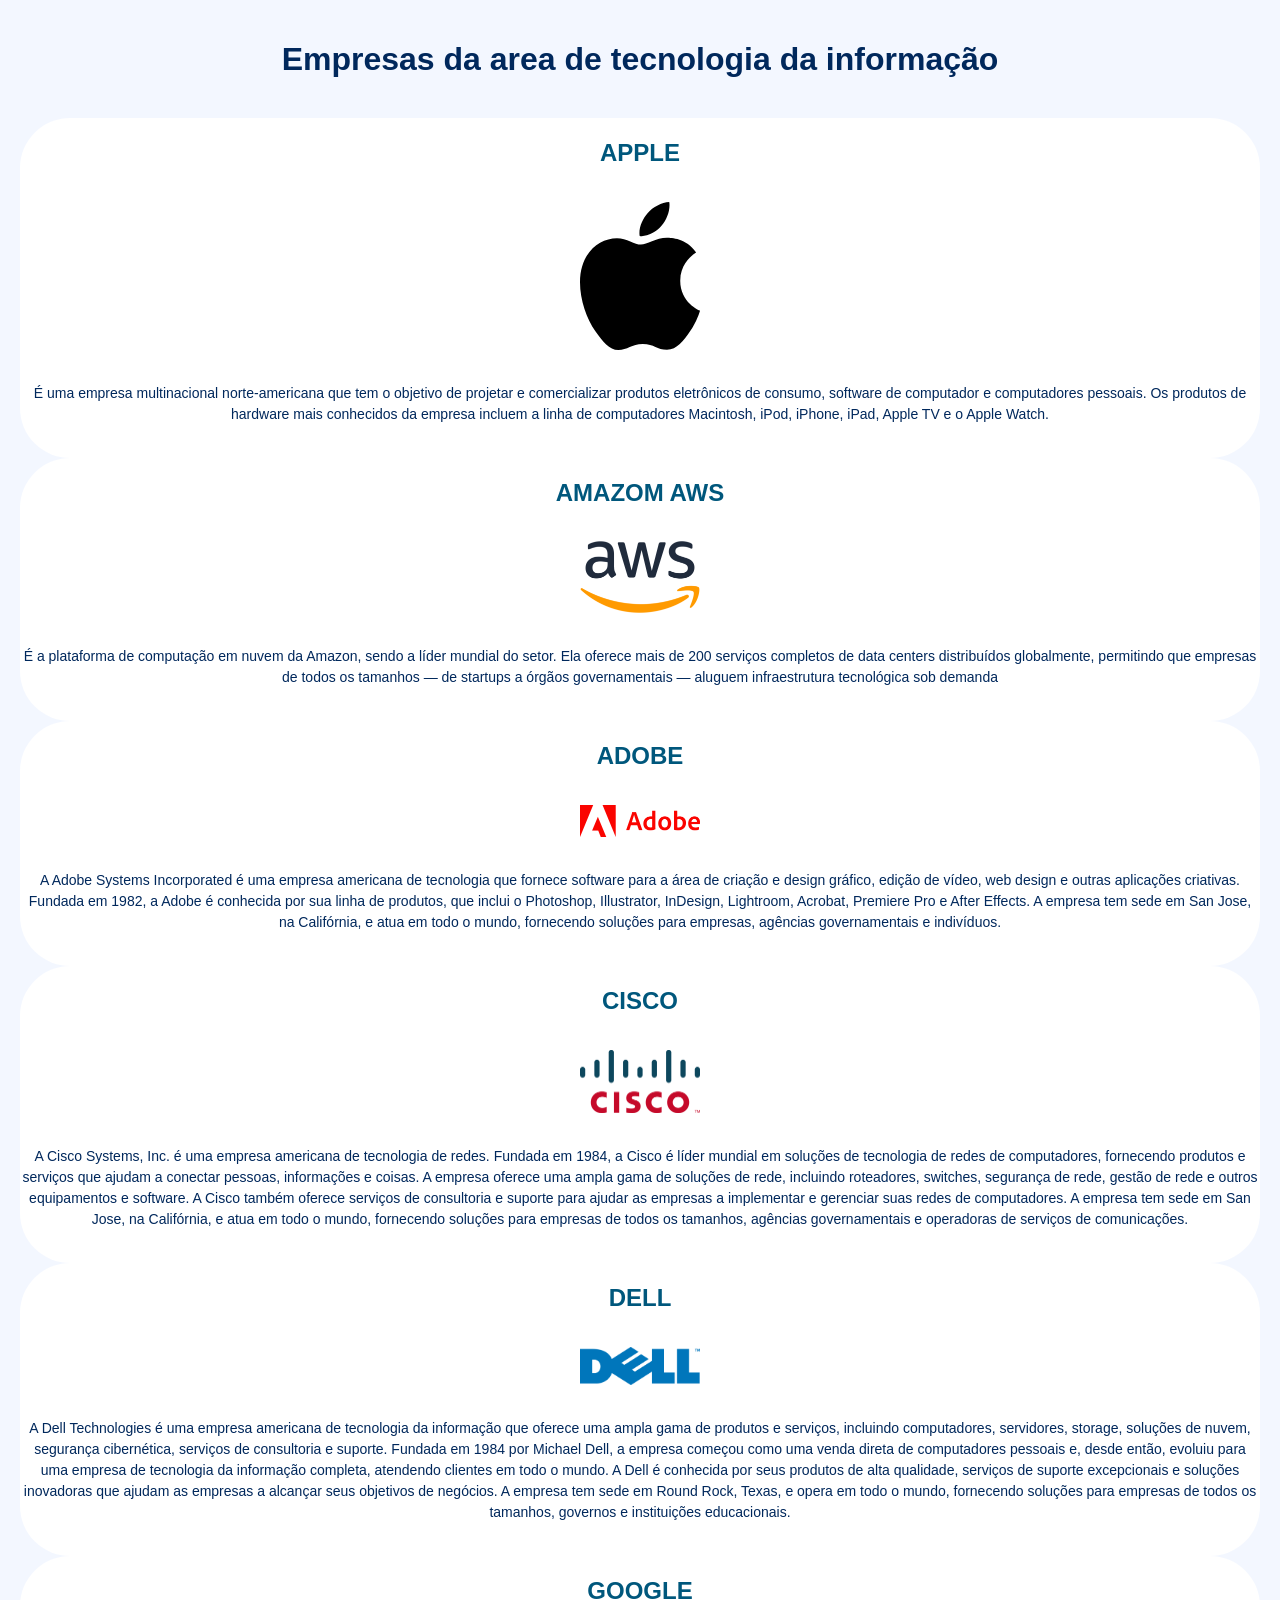
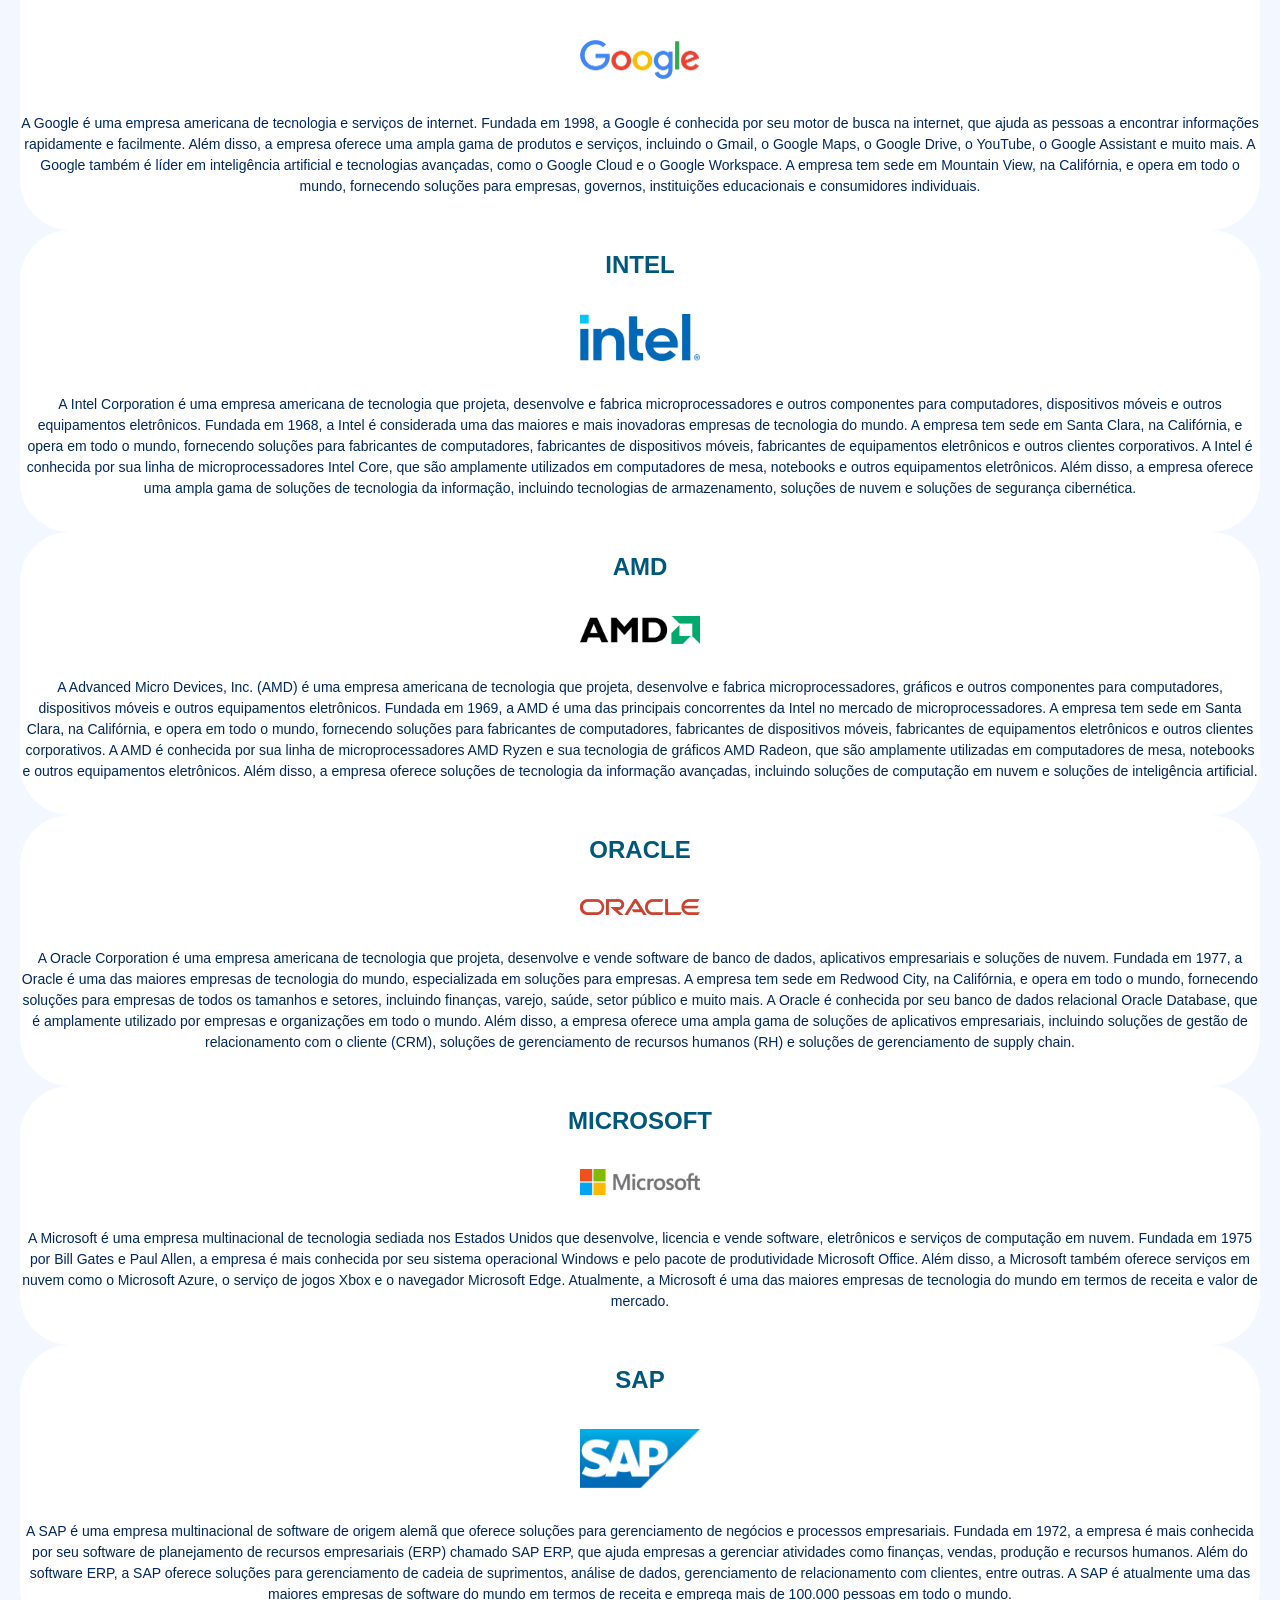
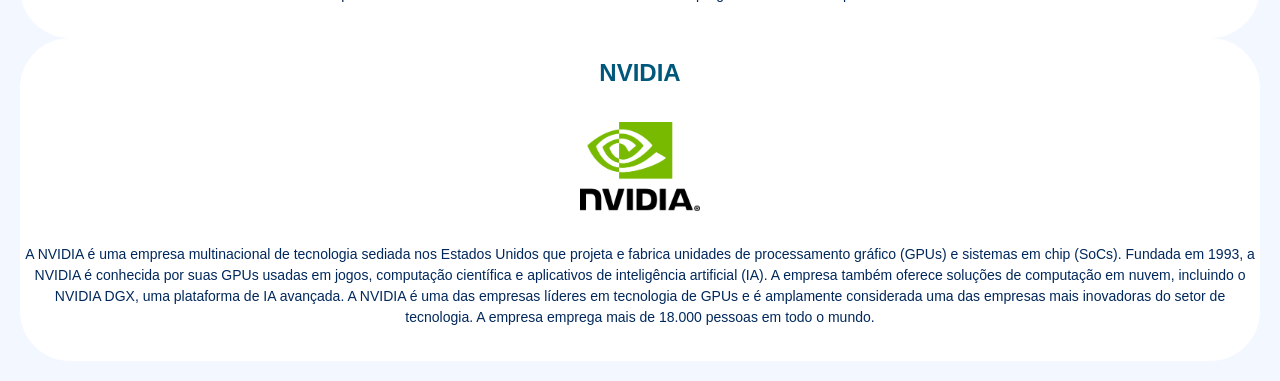
==== index.html @ 0f82a18d "Rename empresasTec.html to index.html" ====
<!DOCTYPE html>
<html lang="pt-br">
<head>
    <meta charset="UTF-8">
    <meta name="viewport" content="width=device-width, initial-scale=1.0">
    <title>Empresas Tec</title>
    <link rel="stylesheet" href="style.css">
</head>
<body>
    <h1>Empresas da area de tecnologia da informação</h1>
    <div class="card">
        <h2>APPLE</h2>
        <a href="https://apple.com">
            <img src="logos/apple.svg" alt="Logo apple" width="70">
        </a>
        <p>É uma empresa multinacional norte-americana que tem o objetivo de projetar e comercializar produtos eletrônicos de consumo, software de computador e computadores pessoais. Os produtos de hardware mais conhecidos da empresa incluem a linha de computadores Macintosh, iPod, iPhone, iPad, Apple TV e o Apple Watch.</p>
        <br>
    </div>
    <div class="card">
        <h2>AMAZOM AWS</h2>
        <a href="https://aws.amazon.com">
            <img src="logos/aws.png" alt="Logo amazon aws" width="100">
        </a>
        <p>É a plataforma de computação em nuvem da Amazon, sendo a líder mundial do setor. Ela oferece mais de 200 serviços completos de data centers distribuídos globalmente, permitindo que empresas de todos os tamanhos — de startups a órgãos governamentais — aluguem infraestrutura tecnológica sob demanda</p>
        <br>
    </div>
    <div class="card">
        <h2>ADOBE</h2>
        <a href="https://www.adobe.com">
            <img src="logos/adobe.png" alt="Logo adobe" width="180">
        </a>
        <P>A Adobe Systems Incorporated é uma empresa americana de tecnologia que fornece software para a área de criação e design gráfico, edição de vídeo, web design e outras aplicações criativas. Fundada em 1982, a Adobe é conhecida por sua linha de produtos, que inclui o Photoshop, Illustrator, InDesign, Lightroom, Acrobat, Premiere Pro e After Effects. A empresa tem sede em San Jose, na Califórnia, e atua em todo o mundo, fornecendo soluções para empresas, agências governamentais e indivíduos.</P>
        <br>
    </div>
    <div class="card">
        <h2>CISCO</h2>
        <a href="https://www.cisco.com">
            <img src="logos/cisco.png" alt="Logo cisco" width="150">
        </a>
        <p>A Cisco Systems, Inc. é uma empresa americana de tecnologia de redes. Fundada em 1984, a Cisco é líder mundial em soluções de tecnologia de redes de computadores, fornecendo produtos e serviços que ajudam a conectar pessoas, informações e coisas. A empresa oferece uma ampla gama de soluções de rede, incluindo roteadores, switches, segurança de rede, gestão de rede e outros equipamentos e software. A Cisco também oferece serviços de consultoria e suporte para ajudar as empresas a implementar e gerenciar suas redes de computadores. A empresa tem sede em San Jose, na Califórnia, e atua em todo o mundo, fornecendo soluções para empresas de todos os tamanhos, agências governamentais e operadoras de serviços de comunicações.</p>
        <br>
    </div>
    <div class="card">
        <h2>DELL</h2>
        <a href="https://www.dell.com">
            <img src="logos/dell.png" alt="Logo dell" width="180">
        </a>
        <p>A Dell Technologies é uma empresa americana de tecnologia da informação que oferece uma ampla gama de produtos e serviços, incluindo computadores, servidores, storage, soluções de nuvem, segurança cibernética, serviços de consultoria e suporte. Fundada em 1984 por Michael Dell, a empresa começou como uma venda direta de computadores pessoais e, desde então, evoluiu para uma empresa de tecnologia da informação completa, atendendo clientes em todo o mundo. A Dell é conhecida por seus produtos de alta qualidade, serviços de suporte excepcionais e soluções inovadoras que ajudam as empresas a alcançar seus objetivos de negócios. A empresa tem sede em Round Rock, Texas, e opera em todo o mundo, fornecendo soluções para empresas de todos os tamanhos, governos e instituições educacionais.</p>
        <br>
    </div>
    <div class="card">
        <h2>GOOGLE</h2>
        <a href="https://www.google.com">
            <img src="logos/google.png" alt="Logo google" width="200">
        </a>
        <p>A Google é uma empresa americana de tecnologia e serviços de internet. Fundada em 1998, a Google é conhecida por seu motor de busca na internet, que ajuda as pessoas a encontrar informações rapidamente e facilmente. Além disso, a empresa oferece uma ampla gama de produtos e serviços, incluindo o Gmail, o Google Maps, o Google Drive, o YouTube, o Google Assistant e muito mais. A Google também é líder em inteligência artificial e tecnologias avançadas, como o Google Cloud e o Google Workspace. A empresa tem sede em Mountain View, na Califórnia, e opera em todo o mundo, fornecendo soluções para empresas, governos, instituições educacionais e consumidores individuais.</p>
        <br>
    </div>
    <div class="card">
        <h2>INTEL</h2>
        <a href="https://www.intel.com.br">
            <img src="logos/intel.png" alt="Logo Intel" width="200">
        </a>
        <p>A Intel Corporation é uma empresa americana de tecnologia que projeta, desenvolve e fabrica microprocessadores e outros componentes para computadores, dispositivos móveis e outros equipamentos eletrônicos. Fundada em 1968, a Intel é considerada uma das maiores e mais inovadoras empresas de tecnologia do mundo. A empresa tem sede em Santa Clara, na Califórnia, e opera em todo o mundo, fornecendo soluções para fabricantes de computadores, fabricantes de dispositivos móveis, fabricantes de equipamentos eletrônicos e outros clientes corporativos. A Intel é conhecida por sua linha de microprocessadores Intel Core, que são amplamente utilizados em computadores de mesa, notebooks e outros equipamentos eletrônicos. Além disso, a empresa oferece uma ampla gama de soluções de tecnologia da informação, incluindo tecnologias de armazenamento, soluções de nuvem e soluções de segurança cibernética.</p>
        <br>
    </div>
    <div class="card">
        <h2>AMD</h2>
        <a href="https://www.amd.com">
            <img src="logos/amd.png" alt="Logo AMD" width="200">
        </a>
        <p>A Advanced Micro Devices, Inc. (AMD) é uma empresa americana de tecnologia que projeta, desenvolve e fabrica microprocessadores, gráficos e outros componentes para computadores, dispositivos móveis e outros equipamentos eletrônicos. Fundada em 1969, a AMD é uma das principais concorrentes da Intel no mercado de microprocessadores. A empresa tem sede em Santa Clara, na Califórnia, e opera em todo o mundo, fornecendo soluções para fabricantes de computadores, fabricantes de dispositivos móveis, fabricantes de equipamentos eletrônicos e outros clientes corporativos. A AMD é conhecida por sua linha de microprocessadores AMD Ryzen e sua tecnologia de gráficos AMD Radeon, que são amplamente utilizadas em computadores de mesa, notebooks e outros equipamentos eletrônicos. Além disso, a empresa oferece soluções de tecnologia da informação avançadas, incluindo soluções de computação em nuvem e soluções de inteligência artificial.</p>
        <br>
    </div>
    <div class="card">
        <h2>ORACLE</h2>
        <a href="https://www.oracle.com">
            <img src="logos/oracle.png" alt="Logo Oracle" width="250">
        </a>
        <p>A Oracle Corporation é uma empresa americana de tecnologia que projeta, desenvolve e vende software de banco de dados, aplicativos empresariais e soluções de nuvem. Fundada em 1977, a Oracle é uma das maiores empresas de tecnologia do mundo, especializada em soluções para empresas. A empresa tem sede em Redwood City, na Califórnia, e opera em todo o mundo, fornecendo soluções para empresas de todos os tamanhos e setores, incluindo finanças, varejo, saúde, setor público e muito mais. A Oracle é conhecida por seu banco de dados relacional Oracle Database, que é amplamente utilizado por empresas e organizações em todo o mundo. Além disso, a empresa oferece uma ampla gama de soluções de aplicativos empresariais, incluindo soluções de gestão de relacionamento com o cliente (CRM), soluções de gerenciamento de recursos humanos (RH) e soluções de gerenciamento de supply chain.</p>
        <br>
    </div>
    <div class="card">
        <h2>MICROSOFT</h2>
        <a href="https://www.microsoft.com">
            <img src="logos/microsoft.png" alt="Logo Microsoft" width="300">
        </a>
        <p>A Microsoft é uma empresa multinacional de tecnologia sediada nos Estados Unidos que desenvolve, licencia e vende software, eletrônicos e serviços de computação em nuvem. Fundada em 1975 por Bill Gates e Paul Allen, a empresa é mais conhecida por seu sistema operacional Windows e pelo pacote de produtividade Microsoft Office. Além disso, a Microsoft também oferece serviços em nuvem como o Microsoft Azure, o serviço de jogos Xbox e o navegador Microsoft Edge. Atualmente, a Microsoft é uma das maiores empresas de tecnologia do mundo em termos de receita e valor de mercado.</p>
        <br>
    </div>
    <div class="card">
        <h2>SAP</h2>
        <a href="https://www.sap.com">
            <img src="logos/sap.png" alt="Logo SAP" width="200">
        </a>
        <p>A SAP é uma empresa multinacional de software de origem alemã que oferece soluções para gerenciamento de negócios e processos empresariais. Fundada em 1972, a empresa é mais conhecida por seu software de planejamento de recursos empresariais (ERP) chamado SAP ERP, que ajuda empresas a gerenciar atividades como finanças, vendas, produção e recursos humanos. Além do software ERP, a SAP oferece soluções para gerenciamento de cadeia de suprimentos, análise de dados, gerenciamento de relacionamento com clientes, entre outras. A SAP é atualmente uma das maiores empresas de software do mundo em termos de receita e emprega mais de 100.000 pessoas em todo o mundo.</p>
        <br>
    </div>
    <div class="card">
        <h2>NVIDIA</h2>
        <a href="https://www.nvidia.com.br">
            <img src="logos/nvidia.png" alt="Logo NVIDIA" width="150">
        </a>
        <p>A NVIDIA é uma empresa multinacional de tecnologia sediada nos Estados Unidos que projeta e fabrica unidades de processamento gráfico (GPUs) e sistemas em chip (SoCs). Fundada em 1993, a NVIDIA é conhecida por suas GPUs usadas em jogos, computação científica e aplicativos de inteligência artificial (IA). A empresa também oferece soluções de computação em nuvem, incluindo o NVIDIA DGX, uma plataforma de IA avançada. A NVIDIA é uma das empresas líderes em tecnologia de GPUs e é amplamente considerada uma das empresas mais inovadoras do setor de tecnologia. A empresa emprega mais de 18.000 pessoas em todo o mundo.</p>
        <br>
    </div>
</body>
</html>
---- style.css ----
body {
    background-color: #f3f7ff;
    font-family: Arial, sans-serif;
    color: #00285c;
    margin: 0;
    padding: 20px;
}

h1 {
    text-align: center;
    margin-bottom: 40px;
}


.card {
    background-color: #ffffff;
    padding: 1px;
    border-radius: 50px;
    text-align: center;
    transition: transform 0.3s, box-shadow 0.3s;
}

.card:hover {
    transform: translateY(-10px);
    box-shadow: 0 10px 25px rgba(0,0,0,0.5);
}

.card h2 {
    color: #00577c;
}

.card img {
    width: 120px;
    margin: 15px 0;
    transition: transform 0.3s;
}

.card img:hover {
    transform: scale(1.1);
}

.card p {
    font-size: 14px;
    line-height: 1.5;
}
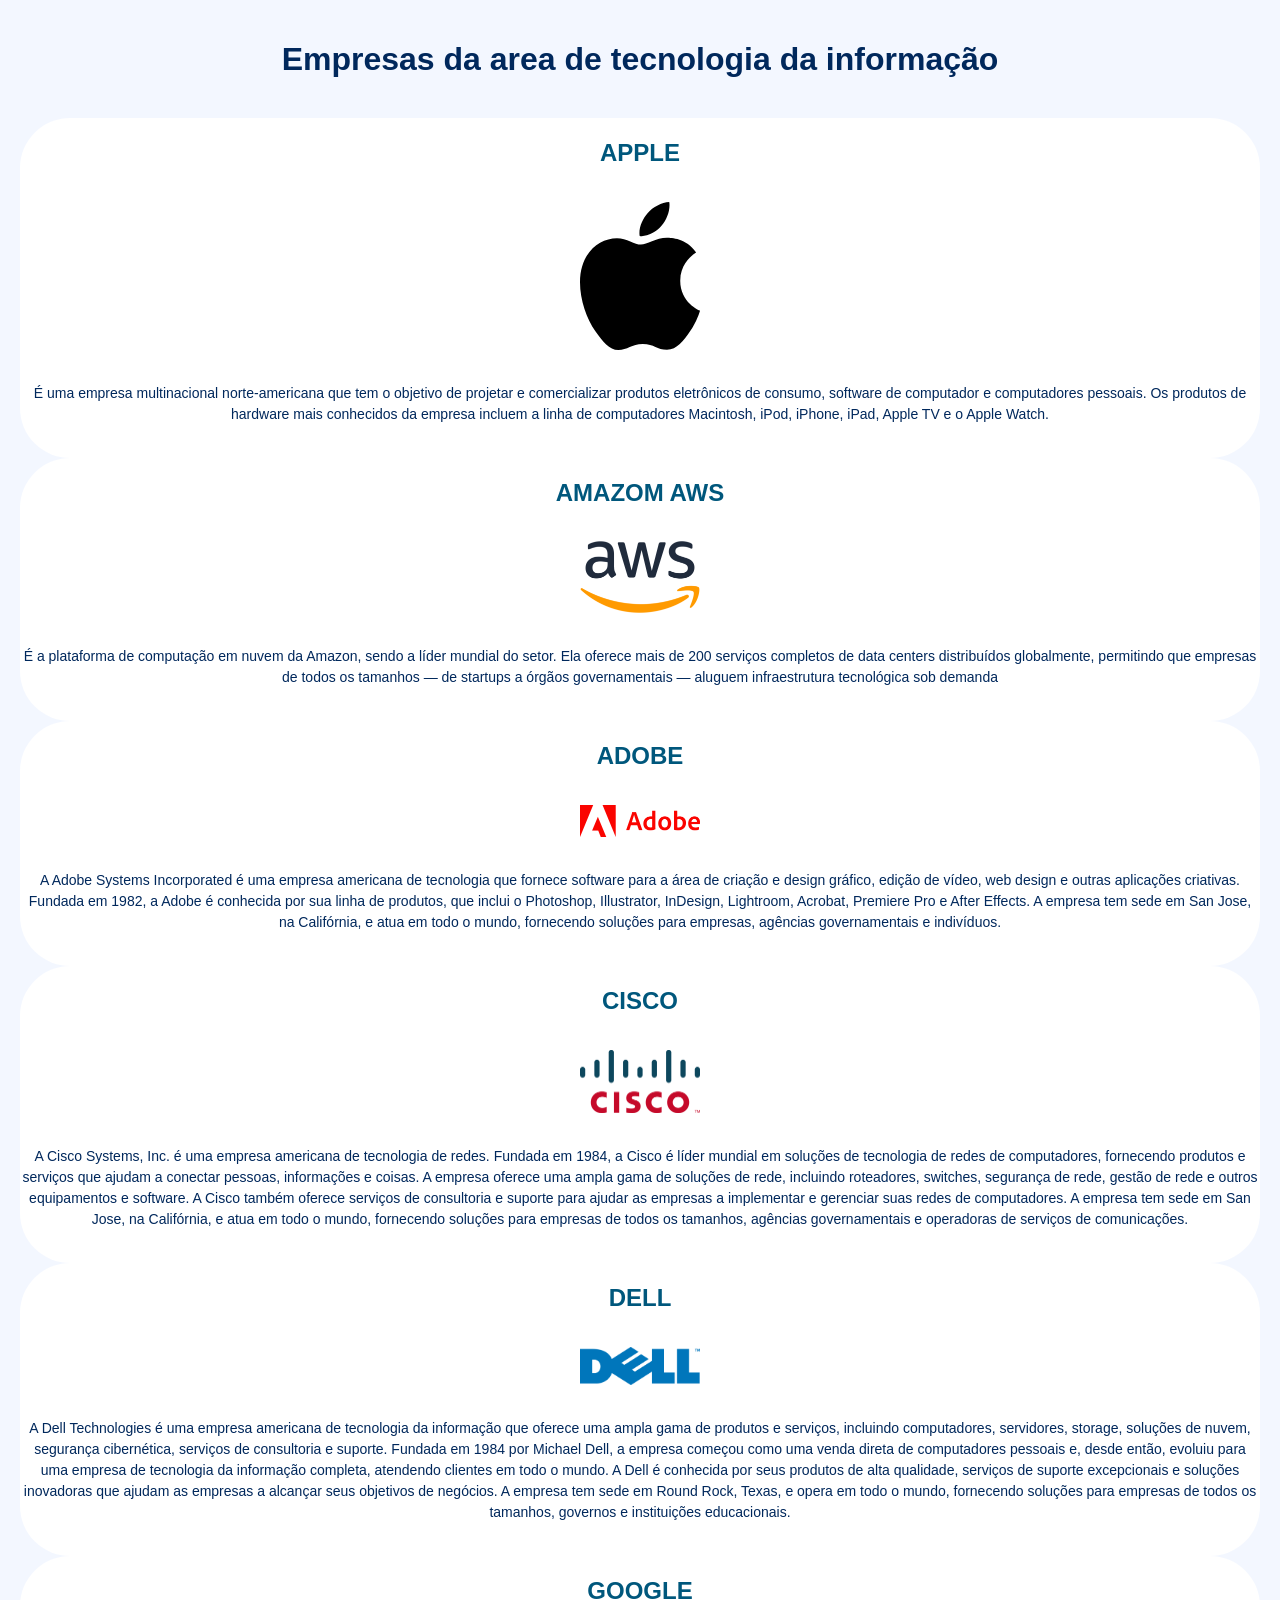
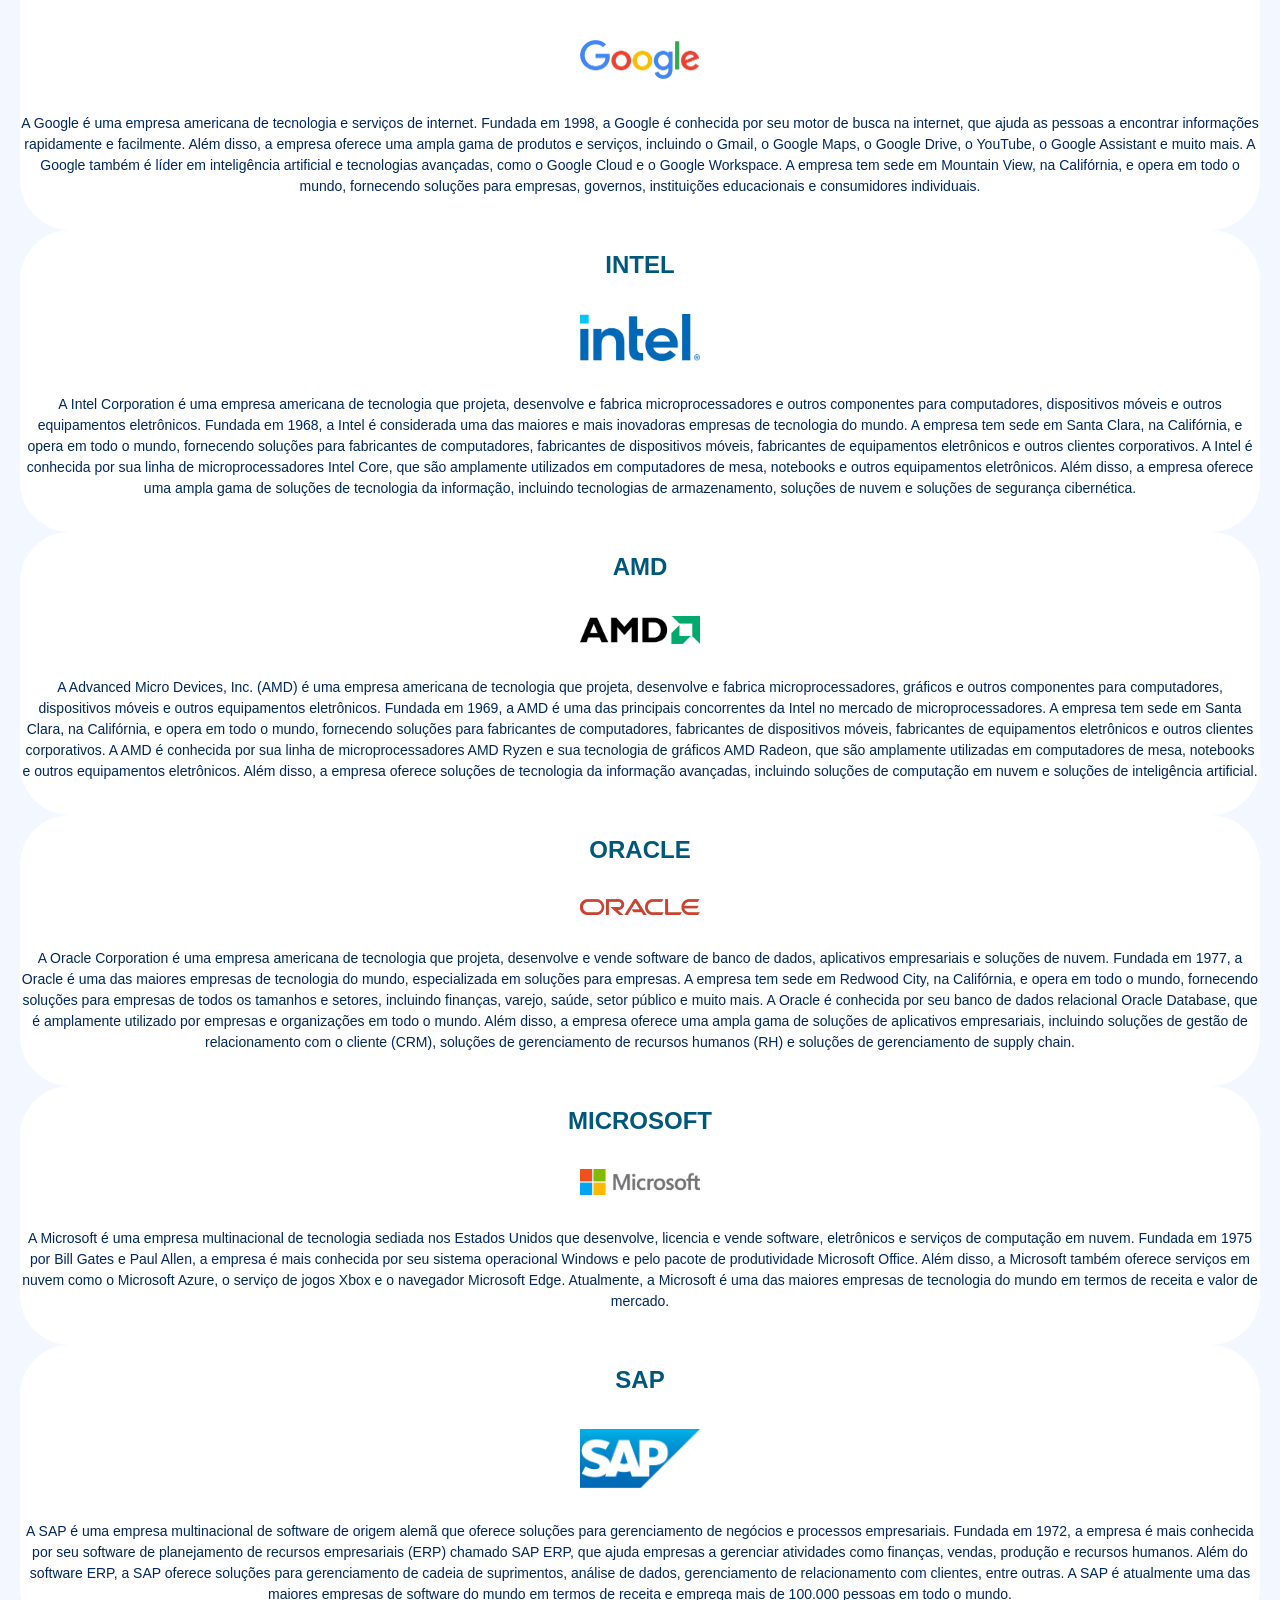
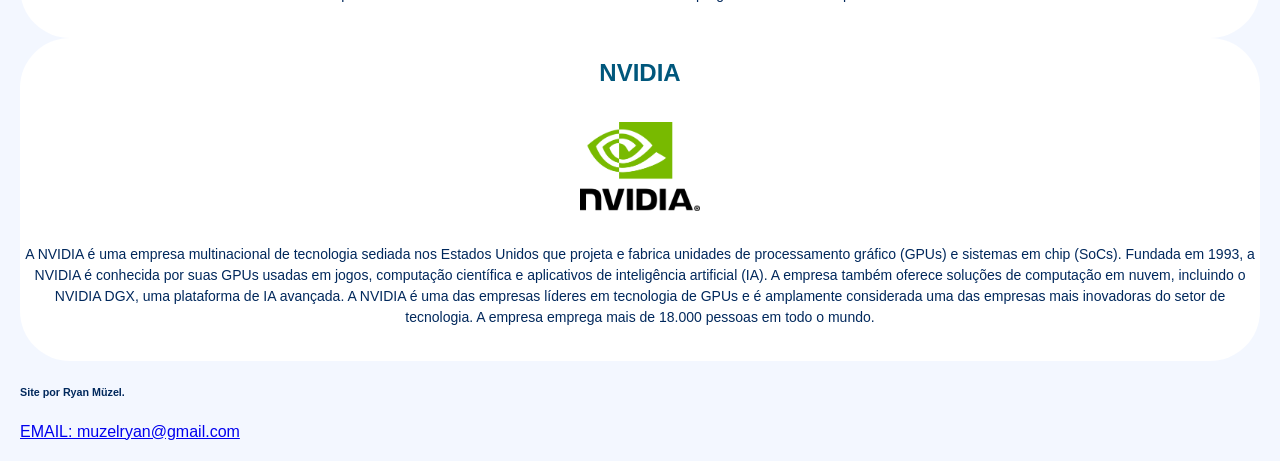
==== commit 80f749df: "Update index.html" ====
--- a/index.html
+++ b/index.html
@@ -104,5 +104,7 @@
         <p>A NVIDIA é uma empresa multinacional de tecnologia sediada nos Estados Unidos que projeta e fabrica unidades de processamento gráfico (GPUs) e sistemas em chip (SoCs). Fundada em 1993, a NVIDIA é conhecida por suas GPUs usadas em jogos, computação científica e aplicativos de inteligência artificial (IA). A empresa também oferece soluções de computação em nuvem, incluindo o NVIDIA DGX, uma plataforma de IA avançada. A NVIDIA é uma das empresas líderes em tecnologia de GPUs e é amplamente considerada uma das empresas mais inovadoras do setor de tecnologia. A empresa emprega mais de 18.000 pessoas em todo o mundo.</p>
         <br>
     </div>
+    <h6>Site por Ryan Müzel.</h6>
+    <a href="mailto:muzelryan@gmail.com">EMAIL: muzelryan@gmail.com</a>
 </body>
 </html>
